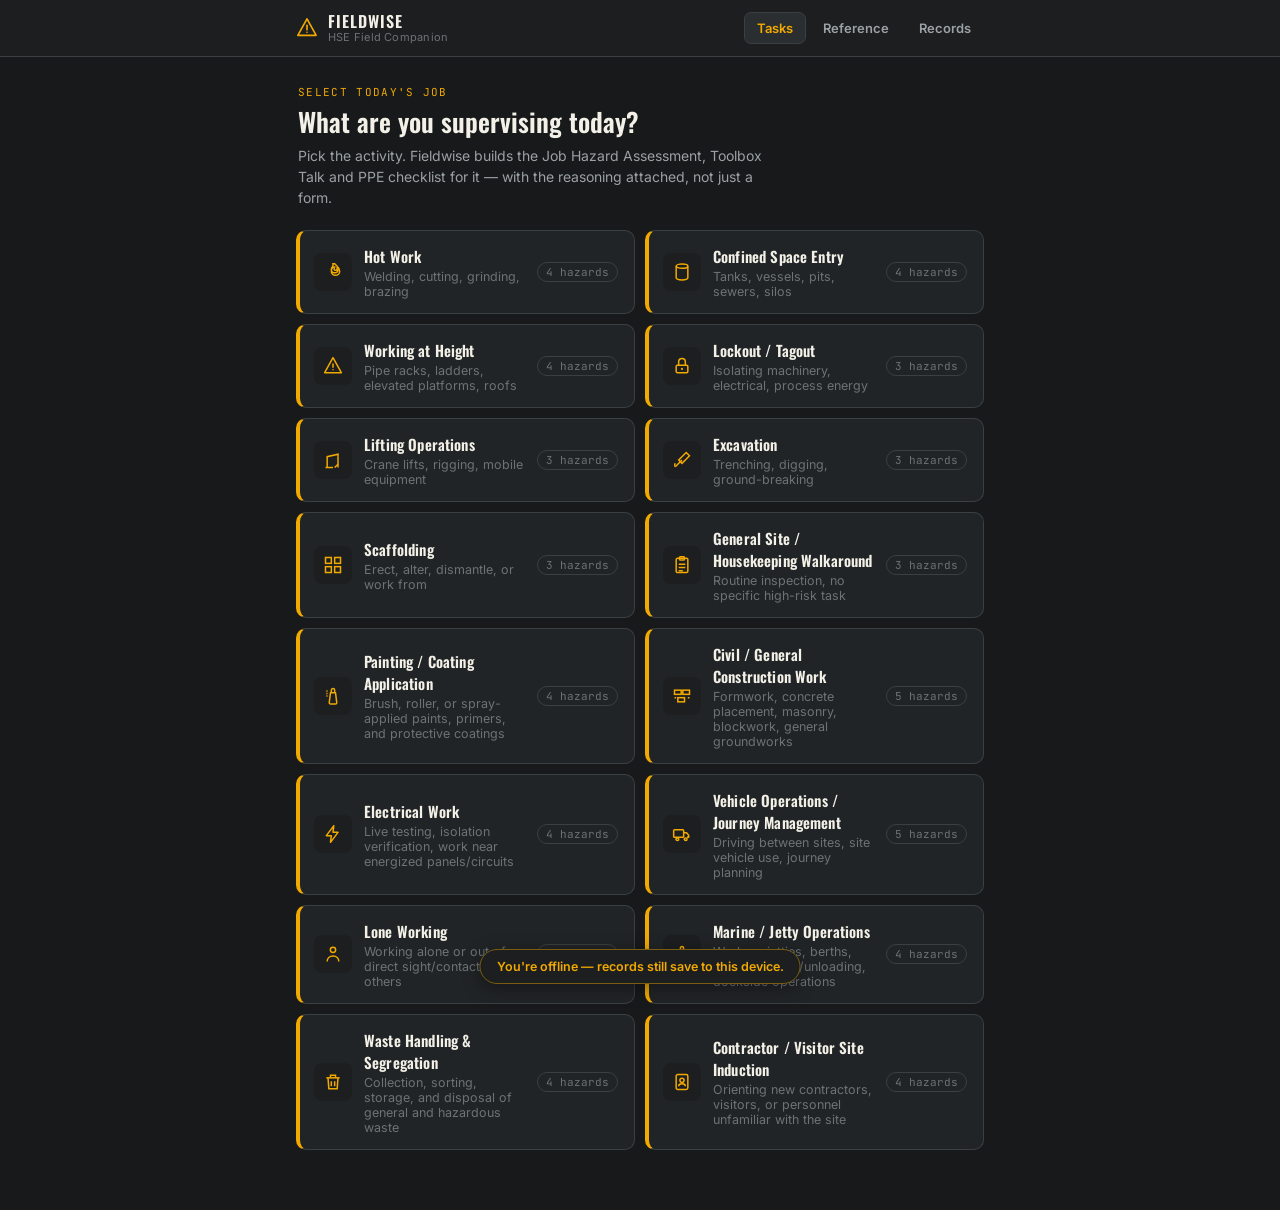
==== index.html @ 9a8a2beb "add incident reporting, signature capture, and search" ====
<!DOCTYPE html>
<html lang="en">
<head>
<meta charset="UTF-8" />
<meta name="viewport" content="width=device-width, initial-scale=1, viewport-fit=cover" />
<meta name="theme-color" content="#1C1E1F" />
<title>Fieldwise HSE</title>
<meta name="description" content="Task-based JHA, toolbox talk and PPE generator for plant HSE officers in Trinidad & Tobago." />
<link rel="manifest" href="manifest.json" />
<link rel="icon" href="icons/icon-192.png" />
<link rel="apple-touch-icon" href="icons/icon-192.png" />
<link rel="preconnect" href="https://fonts.googleapis.com" />
<link rel="preconnect" href="https://fonts.gstatic.com" crossorigin />
<link href="https://fonts.googleapis.com/css2?family=Oswald:wght@500;600;700&family=Inter:wght@400;500;600;700&family=JetBrains+Mono:wght@500;700&display=swap" rel="stylesheet" />
<link rel="stylesheet" href="styles.css" />
</head>
<body>

<div id="app">

  <!-- ===== Top bar ===== -->
  <header class="topbar">
    <div class="topbar-inner">
      <div class="brand">
        <span class="brand-mark" aria-hidden="true">
          <svg viewBox="0 0 24 24" width="22" height="22"><path d="M12 2L2 20h20L12 2z" fill="none" stroke="currentColor" stroke-width="1.8" stroke-linejoin="round"/><path d="M12 9v5" stroke="currentColor" stroke-width="1.8" stroke-linecap="round"/><circle cx="12" cy="16.6" r="0.9" fill="currentColor"/></svg>
        </span>
        <div class="brand-text">
          <span class="brand-name">FIELDWISE</span>
          <span class="brand-sub">HSE Field Companion</span>
        </div>
      </div>
      <nav class="topnav">
        <button class="navbtn" data-view="home" aria-current="page">Tasks</button>
        <button class="navbtn" data-view="reference">Reference</button>
        <button class="navbtn" data-view="records">Records</button>
      </nav>
    </div>
  </header>

  <main id="main">

    <!-- ===== HOME / TASK PICKER VIEW ===== -->
    <section id="view-home" class="view active">
      <div class="hero">
        <p class="eyebrow">Select today's job</p>
        <h1>What are you supervising today?</h1>
        <p class="hero-sub">Pick the activity. Fieldwise builds the Job Hazard Assessment, Toolbox Talk and PPE checklist for it — with the reasoning attached, not just a form.</p>
      </div>

      <div class="task-grid" id="taskGrid"></div>
    </section>

    <!-- ===== TASK DETAIL / GENERATED RECORD VIEW ===== -->
    <section id="view-task" class="view">
      <button class="backlink" id="backToHome">&larr; All tasks</button>

      <div class="print-header" id="printHeader"><!-- filled by JS, print-only --></div>

      <div class="ticket-head" id="ticketHead">
        <!-- filled by JS -->
      </div>

      <div class="tabs" id="tabs">
        <button class="tab active" data-tab="jha">JHA / Risk Assessment</button>
        <button class="tab" data-tab="toolbox">Toolbox Talk</button>
        <button class="tab" data-tab="ppe">PPE &amp; Permits</button>
        <button class="tab" data-tab="signoff">Crew Sign-Off</button>
      </div>

      <div class="tabpanel active" id="panel-jha"></div>
      <div class="tabpanel" id="panel-toolbox"></div>
      <div class="tabpanel" id="panel-ppe"></div>
      <div class="tabpanel" id="panel-signoff"></div>

      <div class="record-meta">
        <label class="field">
          <span>Site / Location</span>
          <input type="text" id="fieldSite" placeholder="e.g. Point Lisas — Tank Farm 3" />
        </label>
        <label class="field">
          <span>Supervisor / Crew lead</span>
          <input type="text" id="fieldSupervisor" placeholder="Name" />
        </label>
        <label class="field">
          <span>Date</span>
          <input type="date" id="fieldDate" />
        </label>
      </div>

      <div class="action-row">
        <button class="btn-primary" id="saveRecordBtn">Save as field record</button>
        <button class="btn-secondary" id="exportPdfBtn">Export / Print PDF</button>
      </div>
      <p class="save-hint" id="saveHint" aria-live="polite"></p>
    </section>

    <!-- ===== SAVED RECORDS VIEW ===== -->
    <section id="view-records" class="view">
      <div class="hero hero-compact">
        <p class="eyebrow">Saved on this device</p>
        <h1>Records</h1>
      </div>

      <div class="tabs" id="recordsSubTabs">
        <button class="tab active" data-recordstab="field">Field Records</button>
        <button class="tab" data-recordstab="incidents">Incidents / Near-Miss</button>
      </div>

      <div class="tabpanel active" id="recordspanel-field">
        <input type="search" class="search-input" id="recordsSearch" placeholder="Search by task, site, or supervisor..." />
        <div id="recordsList" class="records-list"></div>
        <p class="empty-state" id="recordsEmpty">No records saved yet. Generate a task card and tap "Save as field record."</p>
      </div>

      <div class="tabpanel" id="recordspanel-incidents">
        <button class="btn-primary" id="newIncidentBtn" type="button">+ Report Incident / Near-Miss</button>
        <input type="search" class="search-input" id="incidentsSearch" placeholder="Search by site, type, or description..." />
        <div id="incidentsList" class="records-list"></div>
        <p class="empty-state" id="incidentsEmpty">No incident or near-miss reports yet. This is separate from your task JHAs — use it any time, whether or not the event maps to one of the 16 tasks.</p>
      </div>
    </section>

    <!-- ===== INCIDENT / NEAR-MISS REPORT FORM ===== -->
    <section id="view-incident" class="view">
      <button class="backlink" id="backToRecordsFromIncident">&larr; Records</button>

      <div class="print-header" id="incidentPrintHeader"><!-- filled by JS, print-only --></div>

      <div class="ticket-head" id="incidentTicketHead">
        <p class="ticket-eyebrow">Incident / Near-Miss Report</p>
        <h2 class="ticket-title">What happened?</h2>
        <div class="type-picker" id="incidentTypePicker">
          <button type="button" class="type-btn active" data-itype="Near-Miss">Near-Miss</button>
          <button type="button" class="type-btn" data-itype="Incident">Incident</button>
          <button type="button" class="type-btn" data-itype="Hazard Observation">Hazard Observation</button>
        </div>
      </div>

      <div class="record-meta">
        <label class="field">
          <span>Site / Location</span>
          <input type="text" id="incSite" placeholder="e.g. Point Lisas — Tank Farm 3" />
        </label>
        <label class="field">
          <span>Date</span>
          <input type="date" id="incDate" />
        </label>
        <label class="field">
          <span>Time</span>
          <input type="time" id="incTime" />
        </label>
        <label class="field">
          <span>Reported by</span>
          <input type="text" id="incReportedBy" placeholder="Name" />
        </label>
      </div>

      <div class="ref-card">
        <p class="ref-card-title">Description</p>
        <label class="field">
          <span>What happened — sequence of events</span>
          <textarea id="incDescription" rows="4" placeholder="Describe what happened, in order"></textarea>
        </label>
        <label class="field">
          <span>Immediate cause (if known)</span>
          <textarea id="incCause" rows="2" placeholder="What directly led to this — optional at this stage"></textarea>
        </label>
        <label class="field">
          <span>Immediate actions taken</span>
          <textarea id="incActions" rows="2" placeholder="What was done right away"></textarea>
        </label>
      </div>

      <div class="ref-card">
        <p class="ref-card-title">Injury &amp; Environmental Impact</p>
        <div class="yn-row">
          <span class="yn-label">Was anyone injured?</span>
          <div class="yn-toggle" id="incInjuryToggle">
            <button type="button" class="yn-btn" data-yn="yes">Yes</button>
            <button type="button" class="yn-btn active" data-yn="no">No</button>
          </div>
        </div>
        <textarea id="incInjuryDetails" rows="2" placeholder="Injury details, if yes" style="display:none"></textarea>

        <div class="yn-row">
          <span class="yn-label">Environmental release (spill, discharge, emission)?</span>
          <div class="yn-toggle" id="incEnvToggle">
            <button type="button" class="yn-btn" data-yn="yes">Yes</button>
            <button type="button" class="yn-btn active" data-yn="no">No</button>
          </div>
        </div>
        <textarea id="incEnvDetails" rows="2" placeholder="Release details, if yes — see the Environmental (EMA) reference for notification duties" style="display:none"></textarea>
      </div>

      <div class="ref-card">
        <p class="ref-card-title">Witness / Crew Sign-Off</p>
        <p class="ref-card-desc">Anyone present or who witnessed the event can sign below to confirm this account.</p>
        <div id="incidentSignoffPanel"></div>
      </div>

      <div class="action-row">
        <button class="btn-primary" id="saveIncidentBtn">Save report</button>
        <button class="btn-secondary" id="exportIncidentPdfBtn">Export / Print PDF</button>
      </div>
      <p class="save-hint" id="incidentSaveHint" aria-live="polite"></p>
    </section>

    <!-- ===== REFERENCE VIEW ===== -->
    <section id="view-reference" class="view">
      <div class="hero hero-compact">
        <p class="eyebrow">Know before you go</p>
        <h1>Reference Library</h1>
        <p class="hero-sub">PPE guide, tool/equipment classification, and your OSH Act Ch. 88:08 duties — for quick lookup on site, no signal needed.</p>
      </div>

      <div class="tabs" id="refTabs">
        <button class="tab active" data-reftab="ppe">PPE Guide</button>
        <button class="tab" data-reftab="tools">Tools &amp; Equipment</button>
        <button class="tab" data-reftab="act">OSH Act (T&amp;T)</button>
        <button class="tab" data-reftab="chemicals">Chemicals</button>
        <button class="tab" data-reftab="ema">Environmental (EMA)</button>
        <button class="tab" data-reftab="weather">Weather &amp; Heat</button>
        <button class="tab" data-reftab="incident">Incident Investigation</button>
      </div>

      <div class="tabpanel active" id="refpanel-ppe"></div>
      <div class="tabpanel" id="refpanel-tools"></div>
      <div class="tabpanel" id="refpanel-act"></div>
      <div class="tabpanel" id="refpanel-chemicals"></div>
      <div class="tabpanel" id="refpanel-ema"></div>
      <div class="tabpanel" id="refpanel-weather"></div>
      <div class="tabpanel" id="refpanel-incident"></div>
    </section>

  </main>

  <div class="offline-banner" id="offlineBanner">You're offline — records still save to this device.</div>
</div>

<script src="data.js"></script>
<script src="app.js"></script>
</body>
</html>
---- styles.css ----
/* ==========================================================
   DESIGN TOKENS
   ========================================================== */
:root {
  --bg: #17191A;
  --panel: #212426;
  --panel-raised: #2A2E30;
  --line: #3A3F42;
  --amber: #F2A900;
  --amber-dim: #7A5C10;
  --teal: #3E8C9A;
  --paper: #F3F0E7;
  --paper-dim: #C9C4B4;
  --ink: #1C1E1F;
  --danger: #D1453B;
  --ok: #4C9A6A;
  --text: #ECE9E1;
  --text-mute: #9BA1A4;
  --text-faint: #6C7275;

  --font-display: "Oswald", "Arial Narrow", sans-serif;
  --font-body: "Inter", -apple-system, "Segoe UI", sans-serif;
  --font-mono: "JetBrains Mono", "SFMono-Regular", monospace;

  --radius: 10px;
}

* { box-sizing: border-box; }
html, body { margin: 0; padding: 0; }

body {
  background: var(--bg);
  color: var(--text);
  font-family: var(--font-body);
  -webkit-tap-highlight-color: transparent;
  overscroll-behavior-y: contain;
}

button { font-family: inherit; }

:focus-visible {
  outline: 2px solid var(--amber);
  outline-offset: 2px;
}

@media (prefers-reduced-motion: reduce) {
  * { animation: none !important; transition: none !important; }
}

/* ==========================================================
   TOP BAR
   ========================================================== */
.topbar {
  position: sticky;
  top: 0;
  z-index: 20;
  background: var(--ink);
  border-bottom: 1px solid var(--line);
  padding-top: env(safe-area-inset-top);
}

.topbar-inner {
  max-width: 720px;
  margin: 0 auto;
  display: flex;
  align-items: center;
  justify-content: space-between;
  padding: 12px 16px;
}

.brand { display: flex; align-items: center; gap: 10px; }
.brand-mark { color: var(--amber); display: flex; }
.brand-text { display: flex; flex-direction: column; line-height: 1.15; }
.brand-name {
  font-family: var(--font-display);
  font-weight: 600;
  letter-spacing: 0.06em;
  font-size: 16px;
  color: var(--paper);
}
.brand-sub {
  font-size: 11px;
  color: var(--text-faint);
  letter-spacing: 0.02em;
}

.topnav { display: flex; gap: 4px; }
.navbtn {
  background: transparent;
  border: 1px solid transparent;
  color: var(--text-mute);
  font-size: 13px;
  font-weight: 600;
  padding: 7px 12px;
  border-radius: 7px;
  cursor: pointer;
}
.navbtn[aria-current="page"] {
  background: var(--panel-raised);
  color: var(--amber);
  border-color: var(--line);
}

/* ==========================================================
   LAYOUT / VIEWS
   ========================================================== */
#main {
  max-width: 720px;
  margin: 0 auto;
  padding: 20px 16px 60px;
}

.view { display: none; }
.view.active { display: block; animation: fadeIn 0.18s ease; }
@keyframes fadeIn { from { opacity: 0; } to { opacity: 1; } }

.hero { padding: 8px 2px 22px; }
.hero-compact { padding-bottom: 14px; }

.eyebrow {
  font-family: var(--font-mono);
  font-size: 11px;
  letter-spacing: 0.12em;
  text-transform: uppercase;
  color: var(--amber);
  margin: 0 0 8px;
}

.hero h1 {
  font-family: var(--font-display);
  font-weight: 600;
  font-size: 26px;
  line-height: 1.15;
  margin: 0 0 8px;
  color: var(--paper);
}

.hero-sub {
  font-size: 14px;
  line-height: 1.5;
  color: var(--text-mute);
  margin: 0;
  max-width: 52ch;
}

/* ==========================================================
   TASK GRID (home)
   ========================================================== */
.task-grid {
  display: grid;
  grid-template-columns: 1fr;
  gap: 10px;
}

@media (min-width: 520px) {
  .task-grid { grid-template-columns: 1fr 1fr; }
}

.task-card {
  position: relative;
  text-align: left;
  background: var(--panel);
  border: 1px solid var(--line);
  border-left: 4px solid var(--amber);
  border-radius: var(--radius);
  padding: 14px 16px 14px 14px;
  cursor: pointer;
  display: flex;
  align-items: center;
  gap: 12px;
  transition: transform 0.12s ease, border-color 0.12s ease, background 0.12s ease;
}
.task-card:hover, .task-card:active {
  background: var(--panel-raised);
  transform: translateY(-1px);
}

.task-icon {
  flex: none;
  width: 38px;
  height: 38px;
  border-radius: 8px;
  background: var(--ink);
  display: flex;
  align-items: center;
  justify-content: center;
  color: var(--amber);
}
.task-icon svg { width: 20px; height: 20px; }

.task-card-title {
  font-family: var(--font-display);
  font-weight: 600;
  font-size: 15px;
  letter-spacing: 0.01em;
  color: var(--paper);
  margin: 0 0 2px;
}
.task-card-sub {
  font-size: 12.5px;
  color: var(--text-faint);
  margin: 0;
}

.task-card-count {
  margin-left: auto;
  font-family: var(--font-mono);
  font-size: 11px;
  color: var(--text-faint);
  border: 1px solid var(--line);
  border-radius: 20px;
  padding: 2px 8px;
  flex: none;
}

/* ==========================================================
   TASK DETAIL — "permit ticket" header
   ========================================================== */
.backlink {
  background: none;
  border: none;
  color: var(--text-mute);
  font-size: 13px;
  font-weight: 600;
  padding: 6px 0 16px;
  cursor: pointer;
}
.backlink:hover { color: var(--amber); }

.ticket-head {
  position: relative;
  background: var(--panel);
  border: 1px solid var(--line);
  border-radius: var(--radius);
  padding: 18px 18px 16px;
  margin-bottom: 18px;
  overflow: hidden;
}
.ticket-head::before {
  content: "";
  position: absolute;
  left: 0; top: 0; bottom: 0;
  width: 6px;
  background: repeating-linear-gradient(
    to bottom, var(--amber) 0 8px, transparent 8px 16px
  );
}
.ticket-eyebrow {
  font-family: var(--font-mono);
  font-size: 10.5px;
  letter-spacing: 0.1em;
  text-transform: uppercase;
  color: var(--text-faint);
  margin: 0 0 6px 10px;
}
.ticket-title {
  font-family: var(--font-display);
  font-size: 22px;
  font-weight: 600;
  color: var(--paper);
  margin: 0 0 4px 10px;
}
.ticket-sub {
  font-size: 13px;
  color: var(--text-mute);
  margin: 0 0 12px 10px;
}
.ticket-permits {
  margin: 0 0 0 10px;
  display: flex;
  flex-wrap: wrap;
  gap: 6px;
}
.permit-chip {
  font-family: var(--font-mono);
  font-size: 11px;
  color: var(--ink);
  background: var(--amber);
  padding: 3px 9px;
  border-radius: 20px;
  font-weight: 700;
  letter-spacing: 0.01em;
}
.permit-chip.none {
  background: transparent;
  border: 1px dashed var(--line);
  color: var(--text-faint);
  font-weight: 500;
}

/* ==========================================================
   TABS
   ========================================================== */
.tabs {
  display: flex;
  gap: 4px;
  border-bottom: 1px solid var(--line);
  margin-bottom: 18px;
  overflow-x: auto;
}
.tab {
  background: none;
  border: none;
  border-bottom: 2px solid transparent;
  color: var(--text-faint);
  font-weight: 600;
  font-size: 13px;
  padding: 10px 4px;
  margin-right: 18px;
  cursor: pointer;
  white-space: nowrap;
}
.tab.active { color: var(--amber); border-bottom-color: var(--amber); }

.tabpanel { display: none; }
.tabpanel.active { display: block; animation: fadeIn 0.15s ease; }

/* ==========================================================
   HAZARD CARDS (JHA)
   ========================================================== */
.hazard-card {
  background: var(--panel);
  border: 1px solid var(--line);
  border-radius: var(--radius);
  padding: 14px 16px;
  margin-bottom: 12px;
}
.hazard-top {
  display: flex;
  align-items: flex-start;
  justify-content: space-between;
  gap: 10px;
  margin-bottom: 8px;
}
.hazard-title {
  font-weight: 700;
  font-size: 14.5px;
  color: var(--paper);
  line-height: 1.35;
}
.risk-badge {
  flex: none;
  font-family: var(--font-mono);
  font-size: 11px;
  font-weight: 700;
  padding: 3px 8px;
  border-radius: 6px;
  white-space: nowrap;
}
.risk-high { background: rgba(209,69,59,0.18); color: #F0847C; border: 1px solid rgba(209,69,59,0.4); }
.risk-med  { background: rgba(242,169,0,0.15); color: var(--amber); border: 1px solid rgba(242,169,0,0.4); }
.risk-low  { background: rgba(76,154,106,0.16); color: #7FCB9A; border: 1px solid rgba(76,154,106,0.4); }

.hazard-scores {
  display: flex;
  gap: 14px;
  font-size: 11.5px;
  color: var(--text-faint);
  margin-bottom: 10px;
  font-family: var(--font-mono);
}
.hazard-scores b { color: var(--text-mute); font-weight: 600; }

.control-list {
  margin: 0 0 10px;
  padding-left: 18px;
  font-size: 13.5px;
  line-height: 1.55;
  color: var(--text);
}
.control-list li { margin-bottom: 4px; }

.why-box {
  display: flex;
  gap: 8px;
  background: var(--ink);
  border: 1px solid var(--line);
  border-radius: 7px;
  padding: 9px 11px;
  font-size: 12px;
  line-height: 1.5;
  color: var(--text-mute);
}
.why-box svg { flex: none; width: 15px; height: 15px; margin-top: 1px; color: var(--teal); }

/* ==========================================================
   REFERENCE LIBRARY (PPE / Tools / OSH Act)
   ========================================================== */
.ref-card {
  background: var(--panel);
  border: 1px solid var(--line);
  border-radius: var(--radius);
  padding: 14px 16px;
  margin-bottom: 12px;
}
.ref-card-top {
  display: flex;
  align-items: flex-start;
  justify-content: space-between;
  gap: 10px;
  margin-bottom: 6px;
}
.ref-card-title {
  font-weight: 700;
  font-size: 14.5px;
  color: var(--paper);
  line-height: 1.35;
  margin: 0 0 6px;
}
.ref-card-top .ref-card-title { margin: 0; }
.ref-card-desc {
  font-size: 13.5px;
  line-height: 1.55;
  color: var(--text);
  margin: 0 0 8px;
}
.ref-card-when {
  font-size: 12.5px;
  line-height: 1.5;
  color: var(--text-mute);
  margin: 0 0 4px;
}
.ref-card-when b { color: var(--text); font-weight: 600; }
.ref-card-act {
  display: flex;
  gap: 8px;
  background: var(--ink);
  border: 1px solid var(--line);
  border-radius: 7px;
  padding: 9px 11px;
  font-size: 12px;
  line-height: 1.5;
  color: var(--text-mute);
  margin-top: 8px;
}
.ref-card-act svg { flex: none; width: 15px; height: 15px; margin-top: 1px; color: var(--teal); }

.class-badge {
  flex: none;
  font-family: var(--font-mono);
  font-size: 11px;
  font-weight: 700;
  padding: 3px 8px;
  border-radius: 6px;
  white-space: nowrap;
}
.class-hot  { background: rgba(209,69,59,0.18); color: #F0847C; border: 1px solid rgba(209,69,59,0.4); }
.class-cold { background: rgba(58,122,168,0.18); color: #8CC0E6; border: 1px solid rgba(58,122,168,0.4); }

.act-badge {
  flex: none;
  font-family: var(--font-mono);
  font-size: 11px;
  font-weight: 700;
  padding: 3px 8px;
  border-radius: 6px;
  white-space: nowrap;
  background: rgba(242,169,0,0.12);
  color: var(--amber);
  border: 1px solid rgba(242,169,0,0.35);
}

.ref-footnote {
  font-size: 11.5px;
  line-height: 1.5;
  color: var(--text-faint);
  margin: 16px 0 4px;
  padding-top: 12px;
  border-top: 1px solid var(--line);
}

/* ==========================================================
   TOOLBOX TALK / CHECKLISTS
   ========================================================== */
.check-list { list-style: none; margin: 0; padding: 0; }
.check-item {
  display: flex;
  align-items: flex-start;
  gap: 10px;
  padding: 11px 4px;
  border-bottom: 1px solid var(--line);
  font-size: 14px;
  line-height: 1.45;
}
.check-item:last-child { border-bottom: none; }
.check-box {
  flex: none;
  width: 20px;
  height: 20px;
  border-radius: 5px;
  border: 1.5px solid var(--line);
  margin-top: 1px;
  cursor: pointer;
  background: var(--panel);
}
.check-box.checked {
  background: var(--amber);
  border-color: var(--amber);
  position: relative;
}
.check-box.checked::after {
  content: "";
  position: absolute;
  left: 6px; top: 2px;
  width: 5px; height: 10px;
  border: solid var(--ink);
  border-width: 0 2px 2px 0;
  transform: rotate(40deg);
}
.check-item.done .check-label { color: var(--text-faint); text-decoration: line-through; }

.section-label {
  font-family: var(--font-mono);
  font-size: 11px;
  letter-spacing: 0.08em;
  text-transform: uppercase;
  color: var(--text-faint);
  margin: 4px 0 8px;
}

/* ==========================================================
   RECORD META / FORM FIELDS
   ========================================================== */
.record-meta {
  display: grid;
  grid-template-columns: 1fr;
  gap: 10px;
  margin: 22px 0 14px;
  padding-top: 18px;
  border-top: 1px solid var(--line);
}
@media (min-width: 560px) {
  .record-meta { grid-template-columns: 1fr 1fr 140px; }
}
.field { display: flex; flex-direction: column; gap: 5px; }
.field span {
  font-size: 11.5px;
  color: var(--text-faint);
  font-weight: 600;
  letter-spacing: 0.02em;
}
.field input {
  background: var(--panel);
  border: 1px solid var(--line);
  color: var(--text);
  border-radius: 7px;
  padding: 10px 11px;
  font-size: 14px;
  font-family: var(--font-body);
}
.field input:focus { border-color: var(--amber); }

.btn-primary {
  width: 100%;
  background: var(--amber);
  color: var(--ink);
  border: none;
  border-radius: 8px;
  padding: 14px;
  font-weight: 700;
  font-size: 14.5px;
  letter-spacing: 0.01em;
  cursor: pointer;
  margin-top: 4px;
}
.btn-primary:active { transform: translateY(1px); }

.action-row {
  display: flex;
  gap: 10px;
  margin-top: 4px;
}
.action-row .btn-primary { margin-top: 0; }

.btn-secondary {
  width: 100%;
  background: transparent;
  color: var(--teal);
  border: 1px solid var(--teal);
  border-radius: 8px;
  padding: 14px;
  font-weight: 700;
  font-size: 14.5px;
  letter-spacing: 0.01em;
  cursor: pointer;
}
.btn-secondary:active { transform: translateY(1px); }

.save-hint {
  text-align: center;
  font-size: 12.5px;
  color: var(--ok);
  min-height: 18px;
  margin: 8px 0 0;
}

.print-header { display: none; }

/* ==========================================================
   PRINT / PDF EXPORT
   Browser "Save as PDF" is the export mechanism — no library,
   no server, works offline. This stylesheet swaps the dark
   on-screen theme for a plain light document for paper/PDF,
   and forces all three tab panels (JHA/Toolbox/PPE) to print
   together regardless of which tab is active on screen.
   ========================================================== */
@media print {
  * { -webkit-print-color-adjust: exact; print-color-adjust: exact; }

  body { background: #fff !important; color: #17191A !important; }

  .topbar, .backlink, .tabs, .offline-banner,
  .navbtn, .record-meta, .action-row, .save-hint,
  .task-grid, .hero { display: none !important; }

  #main { max-width: 100%; padding: 0; margin: 0; }

  .print-header {
    display: block !important;
    padding: 0 0 14px;
    margin-bottom: 16px;
    border-bottom: 2px solid #17191A;
  }
  .print-header .ph-app {
    font-family: var(--font-mono);
    font-size: 11px;
    letter-spacing: 0.1em;
    text-transform: uppercase;
    color: #555;
    margin: 0 0 4px;
  }
  .print-header h1 {
    font-family: var(--font-display);
    font-size: 22px;
    margin: 0 0 8px;
    color: #17191A;
  }
  .print-header .ph-meta {
    display: flex;
    flex-wrap: wrap;
    gap: 4px 22px;
    font-size: 12.5px;
    color: #333;
  }
  .print-header .ph-meta b { color: #17191A; }
  .print-header .ph-permits {
    margin-top: 8px;
    font-size: 12px;
    color: #333;
  }

  .ticket-head {
    background: #fff !important;
    border: 1px solid #999 !important;
    break-inside: avoid;
  }
  .ticket-head::before { display: none !important; }
  .ticket-eyebrow, .ticket-sub { color: #444 !important; }
  .ticket-title { color: #17191A !important; }
  .permit-chip {
    background: #eee !important;
    color: #17191A !important;
    border: 1px solid #999;
  }

  .tabpanel { display: block !important; margin-bottom: 22px; }
  .tabpanel::before {
    content: attr(data-print-label);
    display: block;
    font-family: var(--font-mono);
    font-size: 12px;
    letter-spacing: 0.08em;
    text-transform: uppercase;
    color: #555;
    margin: 0 0 10px;
    padding-top: 6px;
    border-top: 1px solid #ccc;
  }
  #panel-jha::before { content: "Job Hazard Assessment / Risk Assessment"; border-top: none; padding-top: 0; }
  #panel-toolbox::before { content: "Toolbox Talk"; }
  #panel-ppe::before { content: "PPE & Permits"; }

  .hazard-card {
    background: #fff !important;
    border: 1px solid #bbb !important;
    break-inside: avoid;
    page-break-inside: avoid;
  }
  .hazard-title { color: #17191A !important; }
  .hazard-scores, .hazard-scores b { color: #333 !important; }
  .control-list { color: #17191A !important; }
  .risk-badge {
    border: 1.5px solid #17191A !important;
    background: #fff !important;
    color: #17191A !important;
  }
  .why-box {
    background: #f4f4f2 !important;
    border: 1px solid #ccc !important;
    color: #333 !important;
  }
  .why-box svg { color: #555 !important; }

  .section-label { color: #444 !important; }
  .check-item { border-bottom: 1px solid #ddd !important; break-inside: avoid; }
  .check-label { color: #17191A !important; }
  .check-item.done .check-label { color: #666 !important; }
  .check-box {
    background: #fff !important;
    border: 1.5px solid #666 !important;
  }
  .check-box.checked {
    background: #17191A !important;
    border-color: #17191A !important;
  }
  .check-box.checked::after { border-color: #fff !important; }
}

/* ==========================================================
   RECORDS LIST
   ========================================================== */
.records-list { display: flex; flex-direction: column; gap: 10px; }
.record-card {
  background: var(--panel);
  border: 1px solid var(--line);
  border-left: 4px solid var(--teal);
  border-radius: var(--radius);
  padding: 13px 15px;
  cursor: pointer;
}
.record-card-top {
  display: flex;
  justify-content: space-between;
  gap: 10px;
  margin-bottom: 3px;
}
.record-card-title {
  font-family: var(--font-display);
  font-weight: 600;
  font-size: 15px;
  color: var(--paper);
}
.record-card-date {
  font-family: var(--font-mono);
  font-size: 11px;
  color: var(--text-faint);
  flex: none;
}
.record-card-meta {
  font-size: 12.5px;
  color: var(--text-mute);
}
.record-card-actions {
  margin-top: 10px;
  display: flex;
  gap: 8px;
}
.mini-btn {
  background: var(--ink);
  border: 1px solid var(--line);
  color: var(--text-mute);
  font-size: 11.5px;
  font-weight: 600;
  padding: 6px 10px;
  border-radius: 6px;
  cursor: pointer;
}
.mini-btn:hover { color: var(--amber); border-color: var(--amber-dim); }
.mini-btn.danger:hover { color: var(--danger); border-color: var(--danger); }

.empty-state {
  text-align: center;
  color: var(--text-faint);
  font-size: 13.5px;
  padding: 40px 20px;
  display: none;
}

/* ==========================================================
   OFFLINE BANNER
   ========================================================== */
.offline-banner {
  position: fixed;
  left: 50%;
  bottom: 16px;
  transform: translateX(-50%) translateY(100px);
  background: var(--ink);
  border: 1px solid var(--amber-dim);
  color: var(--amber);
  font-size: 12.5px;
  font-weight: 600;
  padding: 9px 16px;
  border-radius: 30px;
  z-index: 50;
  transition: transform 0.25s ease;
  box-shadow: 0 4px 18px rgba(0,0,0,0.4);
}
.offline-banner.show { transform: translateX(-50%) translateY(0); }

/* ==========================================================
   SEARCH INPUT (records & incidents)
   ========================================================== */
.search-input {
  width: 100%;
  background: var(--panel);
  border: 1px solid var(--line);
  border-radius: 9px;
  padding: 11px 14px;
  color: var(--paper);
  font-family: var(--font-body);
  font-size: 14px;
  margin: 4px 0 16px;
}
.search-input::placeholder { color: var(--text-faint); }
.search-input:focus { outline: none; border-color: var(--teal); }

/* ==========================================================
   INCIDENT TYPE PICKER
   ========================================================== */
.type-picker {
  display: flex;
  gap: 8px;
  flex-wrap: wrap;
  margin-top: 12px;
}
.type-btn {
  background: var(--ink);
  border: 1px solid var(--line);
  color: var(--text-mute);
  font-family: var(--font-mono);
  font-size: 11.5px;
  font-weight: 700;
  letter-spacing: 0.03em;
  padding: 8px 12px;
  border-radius: 7px;
  cursor: pointer;
}
.type-btn.active {
  background: rgba(242,169,0,0.14);
  border-color: var(--amber-dim);
  color: var(--amber);
}

/* ==========================================================
   YES/NO TOGGLE (injury / environmental release)
   ========================================================== */
.yn-row {
  display: flex;
  align-items: center;
  justify-content: space-between;
  gap: 12px;
  margin: 14px 0 6px;
}
.yn-label { font-size: 13.5px; color: var(--text); line-height: 1.4; }
.yn-toggle { display: flex; flex: none; border: 1px solid var(--line); border-radius: 8px; overflow: hidden; }
.yn-btn {
  background: var(--ink);
  border: none;
  color: var(--text-mute);
  font-size: 12.5px;
  font-weight: 700;
  padding: 8px 16px;
  cursor: pointer;
}
.yn-btn + .yn-btn { border-left: 1px solid var(--line); }
.yn-btn.active { background: rgba(209,69,59,0.18); color: #F0847C; }
.yn-toggle:has(.yn-btn[data-yn="no"].active) .yn-btn[data-yn="no"] { background: rgba(58,122,168,0.18); color: #8CC0E6; }

.ref-card textarea {
  width: 100%;
  background: var(--ink);
  border: 1px solid var(--line);
  border-radius: 8px;
  padding: 10px 12px;
  color: var(--paper);
  font-family: var(--font-body);
  font-size: 13.5px;
  line-height: 1.5;
  resize: vertical;
  margin-top: 4px;
}
.ref-card textarea::placeholder { color: var(--text-faint); }
.ref-card textarea:focus { outline: none; border-color: var(--teal); }
.ref-card .field { display: block; margin-bottom: 12px; }
.ref-card .field:last-child { margin-bottom: 0; }
.ref-card .field span {
  display: block;
  font-size: 12px;
  color: var(--text-mute);
  margin-bottom: 5px;
  font-weight: 600;
}

/* ==========================================================
   SIGNATURE CAPTURE
   ========================================================== */
.signoff-row {
  border: 1px solid var(--line);
  border-radius: 10px;
  padding: 12px;
  margin-bottom: 12px;
  background: var(--ink);
}
.signoff-name {
  width: 100%;
  background: var(--panel);
  border: 1px solid var(--line);
  border-radius: 7px;
  padding: 9px 11px;
  color: var(--paper);
  font-size: 13.5px;
  margin-bottom: 8px;
}
.signoff-name::placeholder { color: var(--text-faint); }
.sig-wrap { display: flex; flex-direction: column; gap: 6px; }
.sig-pad {
  width: 100%;
  height: 120px;
  display: block;
  background: #fff;
  border-radius: 7px;
  border: 1px solid var(--line);
  touch-action: none;
  cursor: crosshair;
}
.sig-actions { display: flex; gap: 10px; }
.sig-actions button {
  background: none;
  border: none;
  color: var(--text-mute);
  font-size: 12px;
  font-weight: 600;
  padding: 4px 0;
  cursor: pointer;
}
.sig-actions .sig-clear { color: var(--teal); }
.sig-actions .sig-remove { color: #F0847C; margin-left: auto; }

#addSignoffBtn { margin-top: 4px; }

/* ==========================================================
   PRINT — Incident report & Crew Sign-Off additions
   ========================================================== */
@media print {
  .type-picker, .yn-toggle, .signoff-add-btn,
  .sig-actions, #newIncidentBtn, #incidentsSearch,
  #recordsSubTabs, #incidentTicketHead,
  #view-incident .ref-card { display: none !important; }

  .signoff-row {
    background: #fff !important;
    border: 1px solid #bbb !important;
    break-inside: avoid;
  }
  .signoff-name {
    background: #fff !important;
    border: 1px solid #999 !important;
    color: #17191A !important;
  }
  .sig-pad { border: 1px solid #999 !important; }

  #panel-signoff::before { content: "Crew Sign-Off"; }

  .print-header .ph-section {
    margin-top: 14px;
    padding-top: 10px;
    border-top: 1px solid #ddd;
  }
  .print-header .ph-section-title {
    font-family: var(--font-mono);
    font-size: 11px;
    letter-spacing: 0.08em;
    text-transform: uppercase;
    color: #555;
    margin: 0 0 6px;
  }
  .print-header .ph-sig-row {
    display: inline-block;
    margin: 8px 14px 0 0;
    text-align: center;
  }
  .print-header .ph-sig-row img {
    display: block;
    width: 160px;
    border: 1px solid #ccc;
    border-radius: 4px;
  }
  .print-header .ph-sig-name {
    font-size: 11.5px;
    color: #333;
    margin-top: 3px;
  }
}
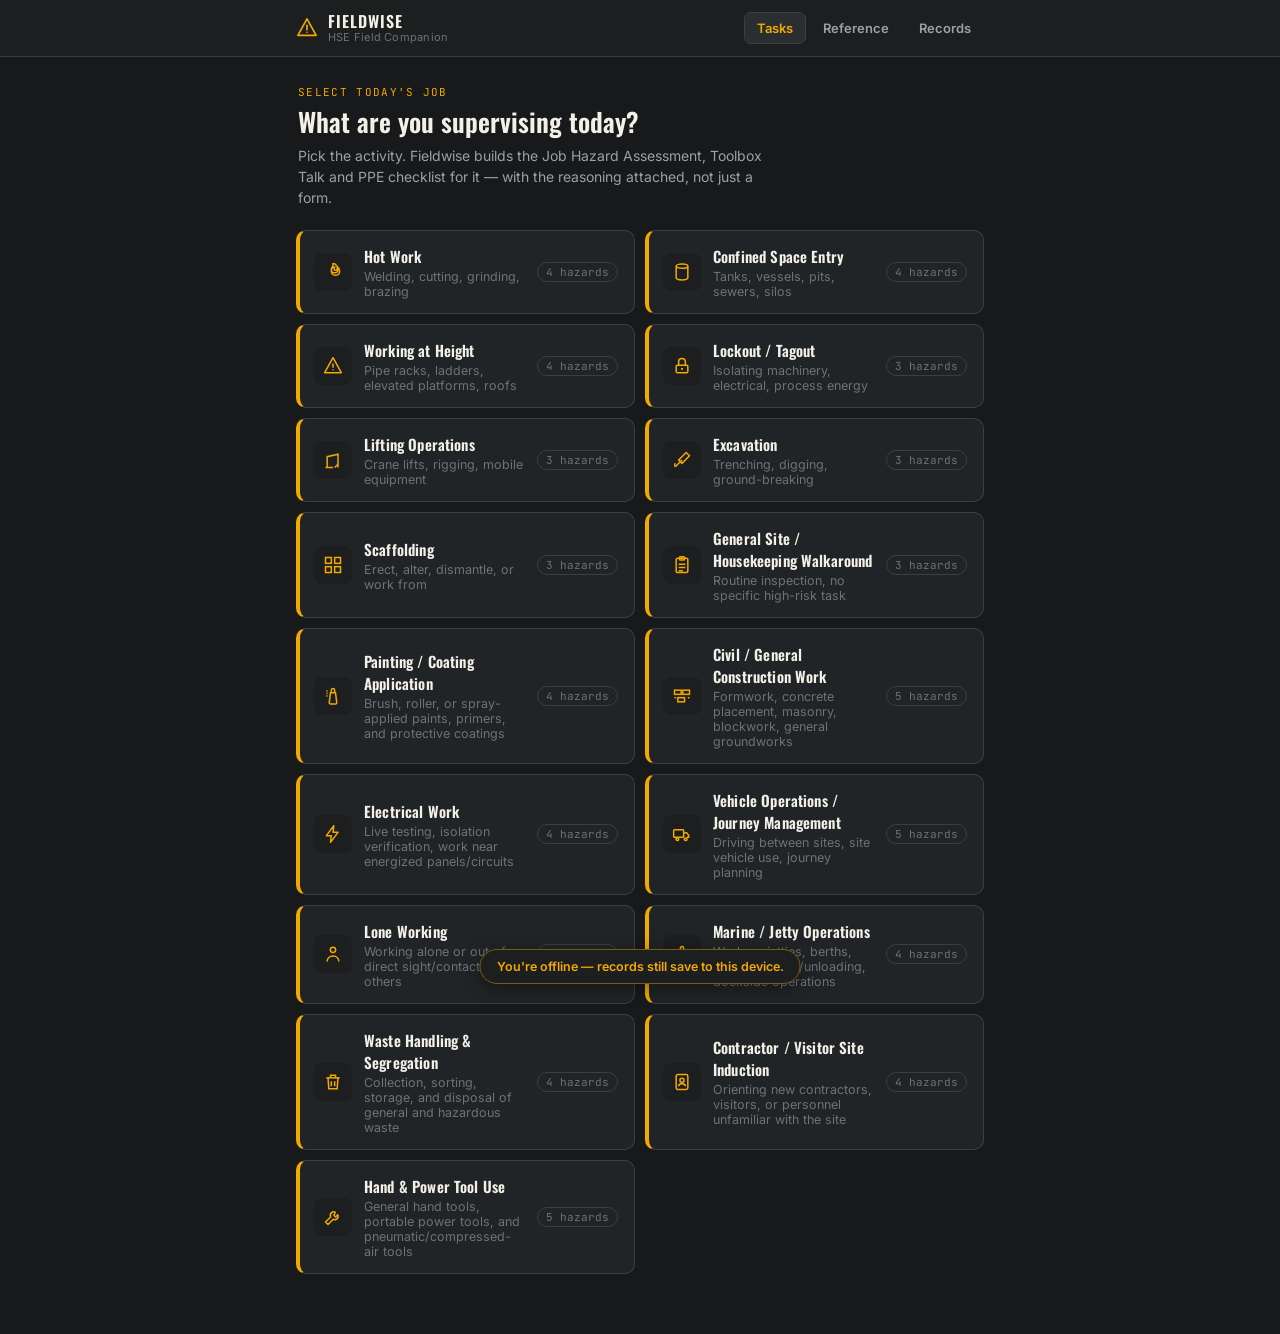
==== commit 746f63fb: "addition of more references" ====
--- a/index.html
+++ b/index.html
@@ -222,6 +222,7 @@
         <button class="tab" data-reftab="ema">Environmental (EMA)</button>
         <button class="tab" data-reftab="weather">Weather &amp; Heat</button>
         <button class="tab" data-reftab="incident">Incident Investigation</button>
+        <button class="tab" data-reftab="barricades">Barricades &amp; Signage</button>
       </div>
 
       <div class="tabpanel active" id="refpanel-ppe"></div>
@@ -231,6 +232,7 @@
       <div class="tabpanel" id="refpanel-ema"></div>
       <div class="tabpanel" id="refpanel-weather"></div>
       <div class="tabpanel" id="refpanel-incident"></div>
+      <div class="tabpanel" id="refpanel-barricades"></div>
     </section>
 
   </main>
--- a/styles.css
+++ b/styles.css
@@ -469,6 +469,20 @@
   border-top: 1px solid var(--line);
 }
 
+.tape-row {
+  display: flex;
+  align-items: center;
+  gap: 10px;
+  margin-bottom: 6px;
+}
+.tape-swatch {
+  flex: none;
+  width: 34px;
+  height: 22px;
+  border-radius: 4px;
+  border: 1px solid var(--line);
+}
+
 /* ==========================================================
    TOOLBOX TALK / CHECKLISTS
    ========================================================== */
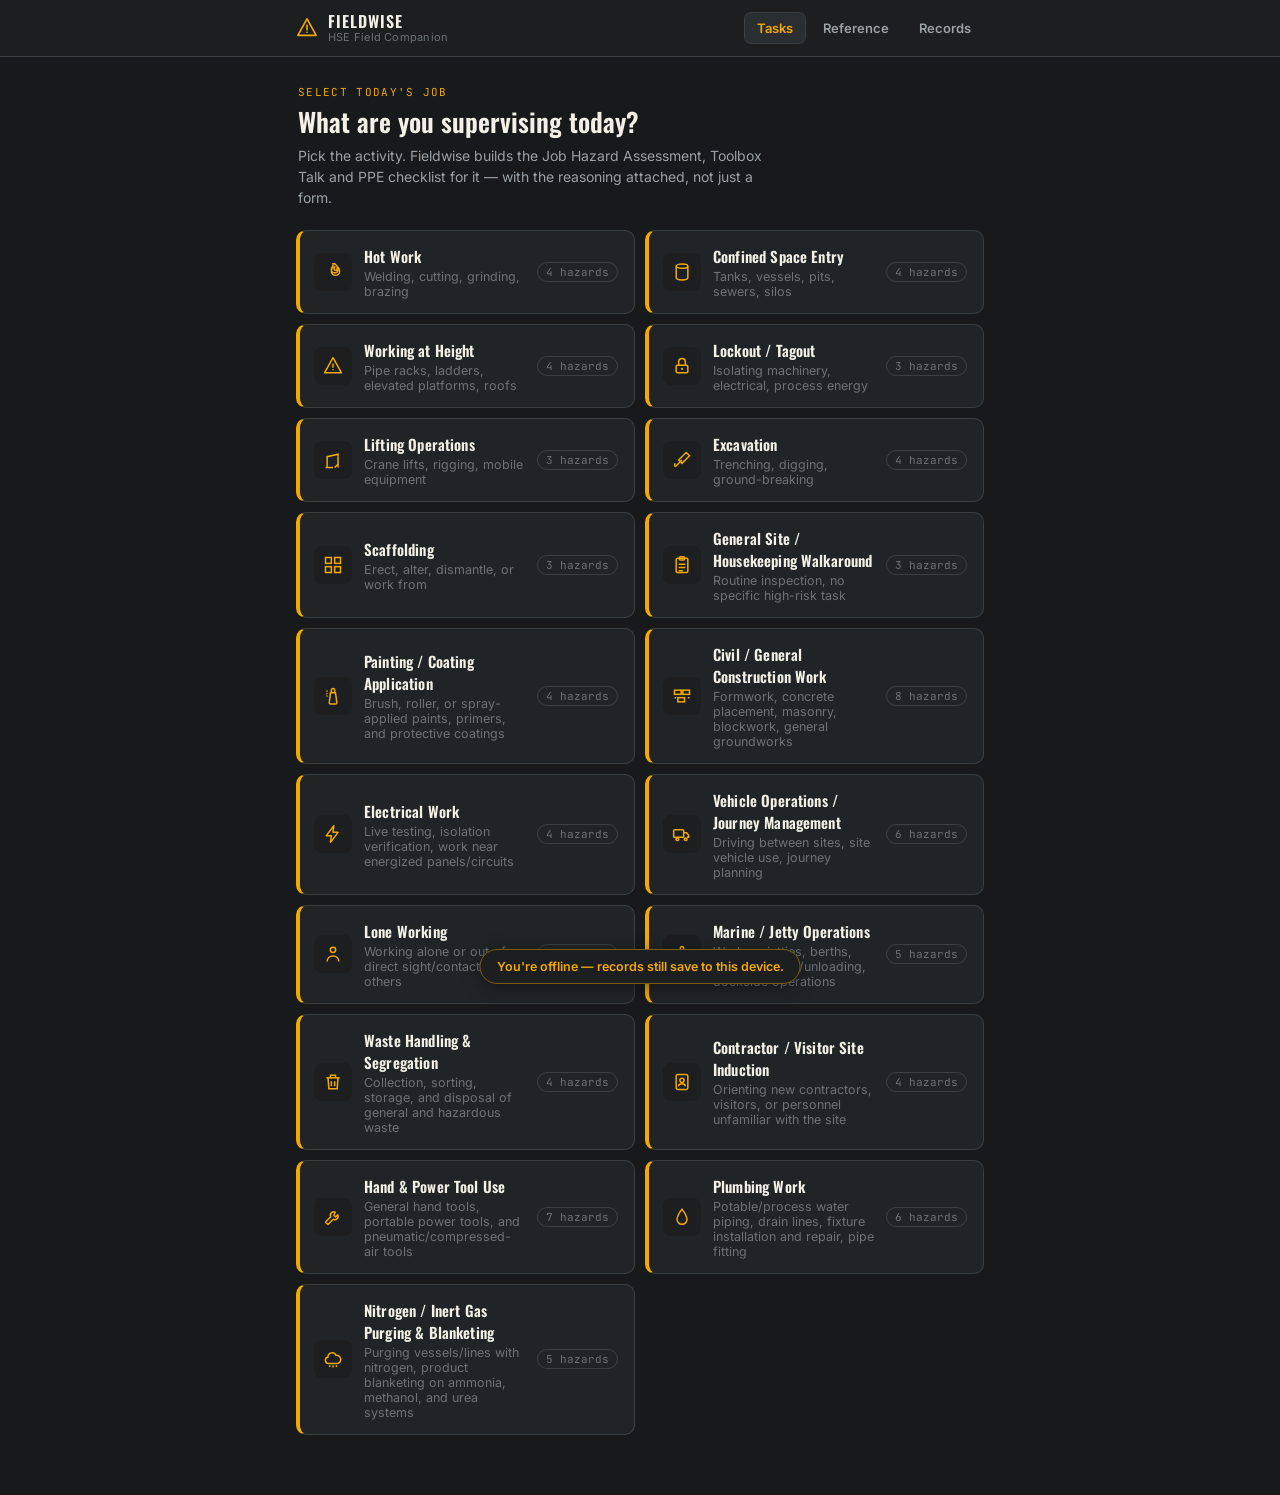
==== commit a1329262: "updates and bug fixes" ====
--- a/index.html
+++ b/index.html
@@ -107,6 +107,17 @@
         <button class="tab" data-recordstab="incidents">Incidents / Near-Miss</button>
       </div>
 
+      <div class="ref-card" id="backupCard">
+        <p class="ref-card-title">Backup &amp; Restore</p>
+        <p class="ref-card-desc">Records only live on this device. Export a backup file regularly and keep a copy somewhere safe (email it to yourself, save to a drive) — a lost phone or factory reset clears anything not backed up, for good.</p>
+        <div class="record-card-actions" style="margin-top:10px;">
+          <button type="button" class="mini-btn" id="exportBackupBtn">Export backup</button>
+          <button type="button" class="mini-btn" id="importBackupBtn">Import backup</button>
+          <input type="file" id="importBackupInput" accept="application/json,.json" style="display:none;" />
+        </div>
+        <p class="ref-footnote" id="backupStatus" style="margin-top:8px;"></p>
+      </div>
+
       <div class="tabpanel active" id="recordspanel-field">
         <input type="search" class="search-input" id="recordsSearch" placeholder="Search by task, site, or supervisor..." />
         <div id="recordsList" class="records-list"></div>
@@ -223,6 +234,8 @@
         <button class="tab" data-reftab="weather">Weather &amp; Heat</button>
         <button class="tab" data-reftab="incident">Incident Investigation</button>
         <button class="tab" data-reftab="barricades">Barricades &amp; Signage</button>
+        <button class="tab" data-reftab="ptw">Permit-to-Work</button>
+        <button class="tab" data-reftab="emergency">Emergency Response</button>
       </div>
 
       <div class="tabpanel active" id="refpanel-ppe"></div>
@@ -233,6 +246,8 @@
       <div class="tabpanel" id="refpanel-weather"></div>
       <div class="tabpanel" id="refpanel-incident"></div>
       <div class="tabpanel" id="refpanel-barricades"></div>
+      <div class="tabpanel" id="refpanel-ptw"></div>
+      <div class="tabpanel" id="refpanel-emergency"></div>
     </section>
 
   </main>
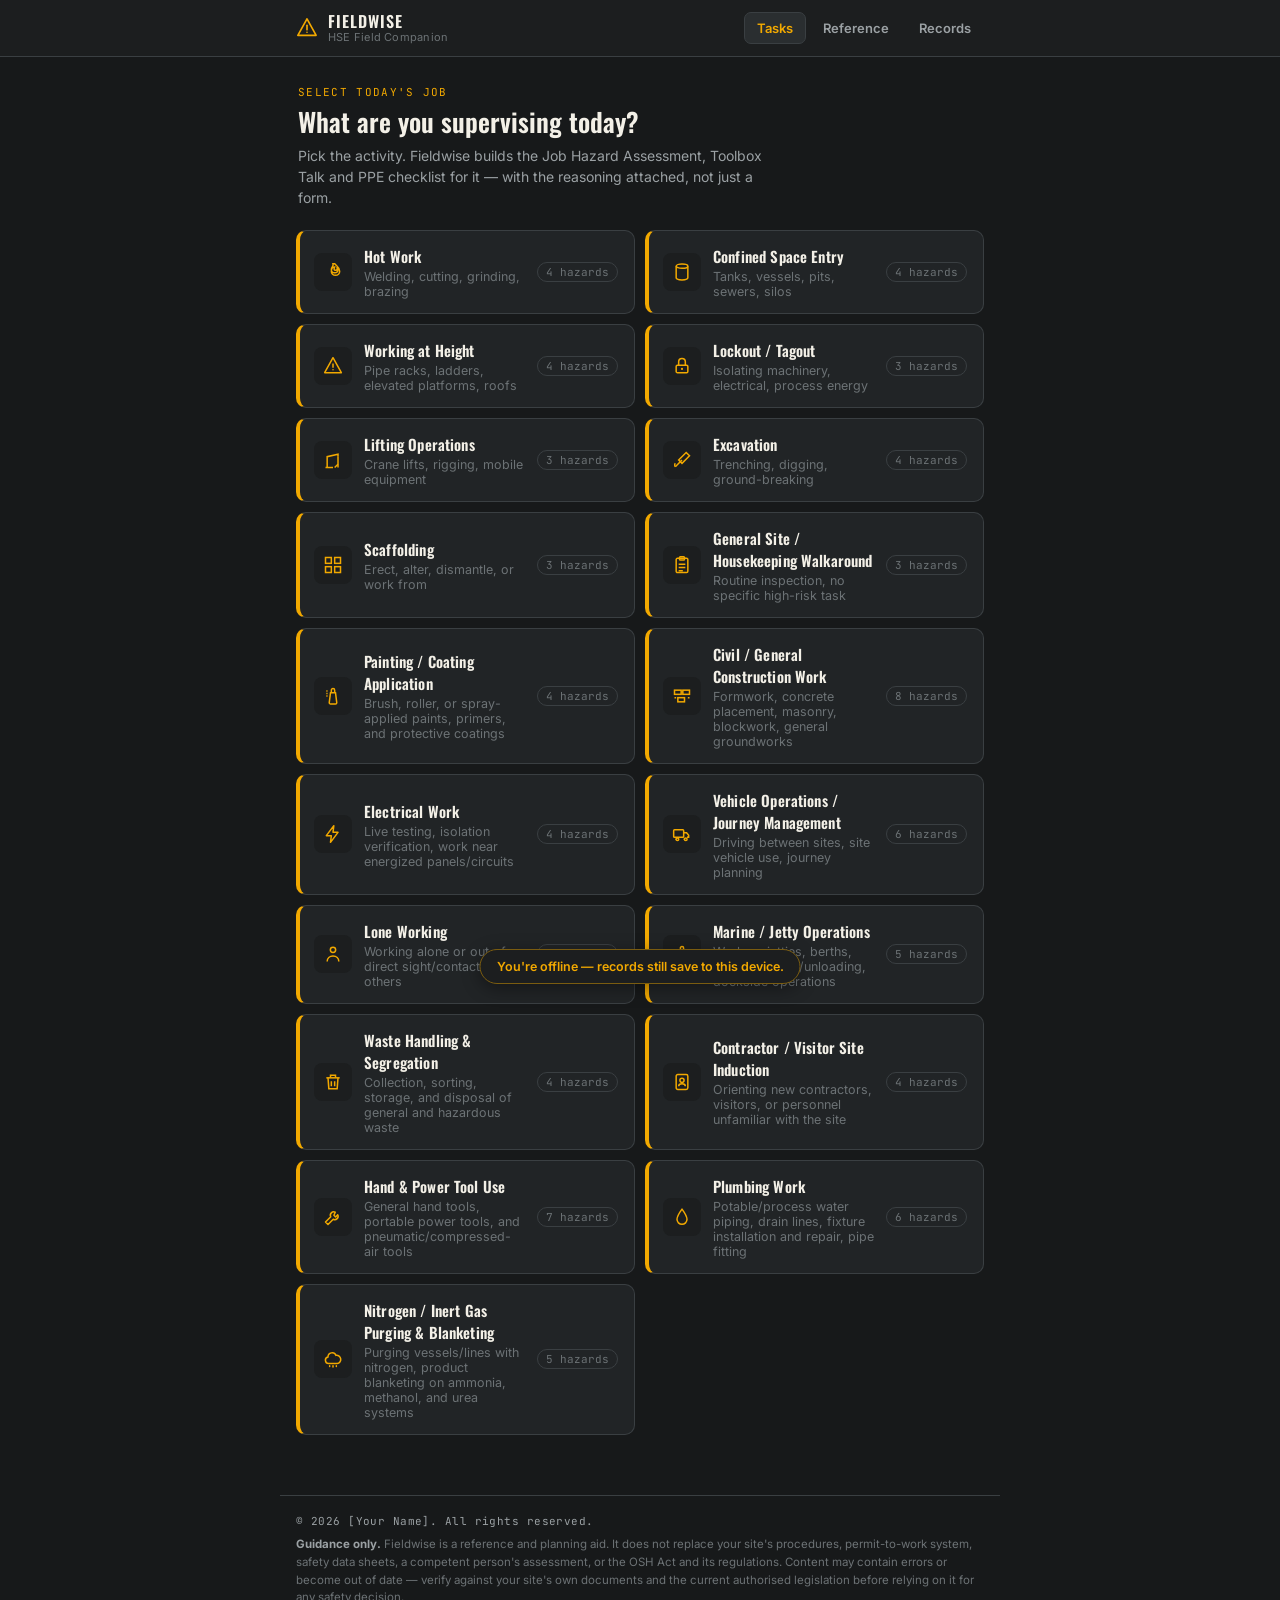
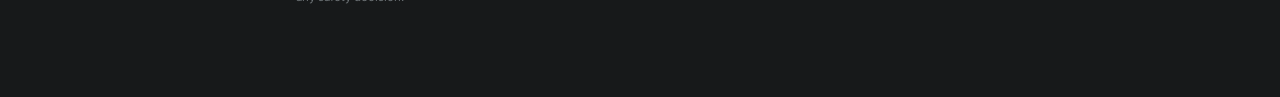
==== commit 887b5775: "added license and index updates" ====
--- a/index.html
+++ b/index.html
@@ -252,6 +252,11 @@
 
   </main>
 
+  <footer class="site-footer">
+    <p class="footer-copy">&copy; 2026 [Your Name]. All rights reserved.</p>
+    <p class="footer-disclaimer"><b>Guidance only.</b> Fieldwise is a reference and planning aid. It does not replace your site's procedures, permit-to-work system, safety data sheets, a competent person's assessment, or the OSH Act and its regulations. Content may contain errors or become out of date &mdash; verify against your site's own documents and the current authorised legislation before relying on it for any safety decision.</p>
+  </footer>
+
   <div class="offline-banner" id="offlineBanner">You're offline — records still save to this device.</div>
 </div>
 
--- a/styles.css
+++ b/styles.css
@@ -114,6 +114,30 @@
 .view.active { display: block; animation: fadeIn 0.18s ease; }
 @keyframes fadeIn { from { opacity: 0; } to { opacity: 1; } }
 
+/* ==========================================================
+   SITE FOOTER (copyright + guidance disclaimer)
+   ========================================================== */
+.site-footer {
+  max-width: 720px;
+  margin: 0 auto;
+  padding: 18px 16px 90px;
+  border-top: 1px solid var(--line);
+}
+.footer-copy {
+  font-family: var(--font-mono);
+  font-size: 11px;
+  letter-spacing: 0.04em;
+  color: var(--text-mute);
+  margin: 0 0 8px;
+}
+.footer-disclaimer {
+  font-size: 11.5px;
+  line-height: 1.55;
+  color: var(--text-faint);
+  margin: 0;
+}
+.footer-disclaimer b { color: var(--text-mute); }
+
 .hero { padding: 8px 2px 22px; }
 .hero-compact { padding-bottom: 14px; }
 
@@ -623,7 +647,7 @@
 
   body { background: #fff !important; color: #17191A !important; }
 
-  .topbar, .backlink, .tabs, .offline-banner,
+  .topbar, .backlink, .tabs, .offline-banner, .site-footer,
   .navbtn, .record-meta, .action-row, .save-hint,
   .task-grid, .hero { display: none !important; }
 
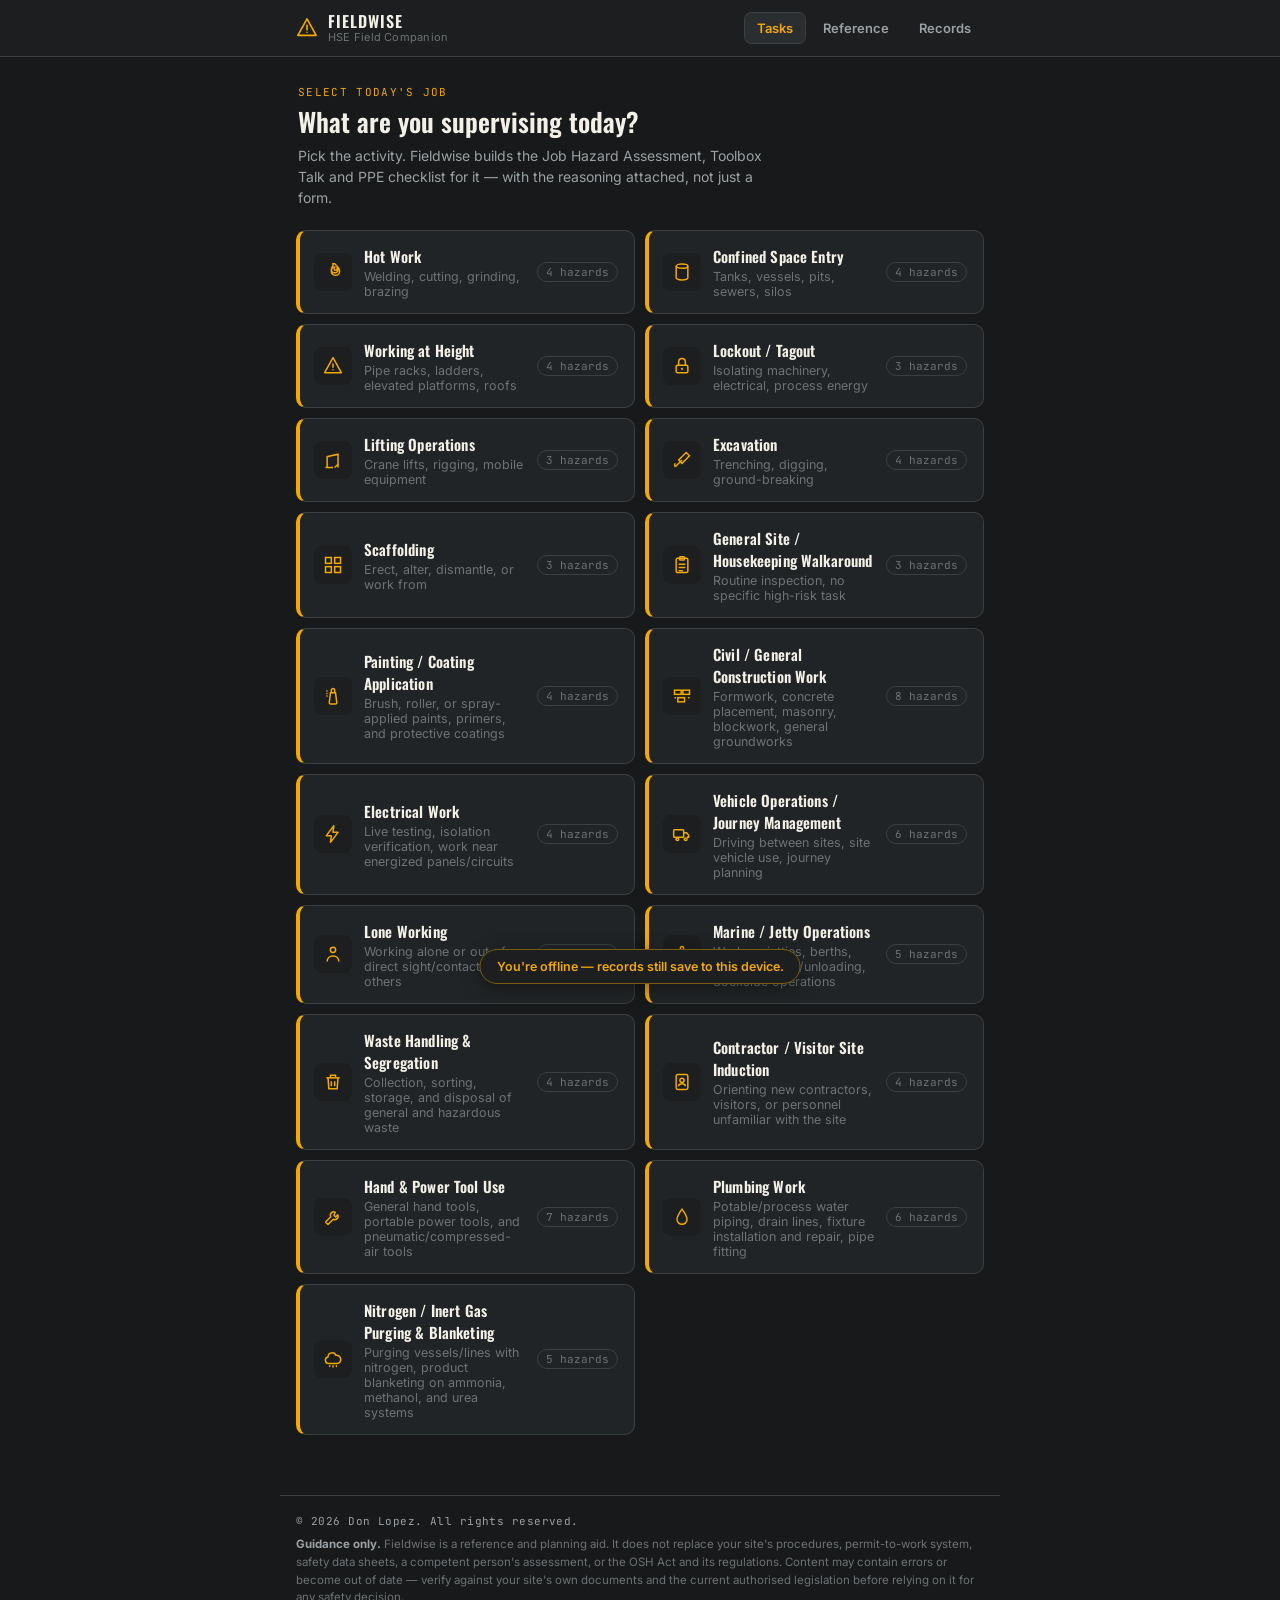
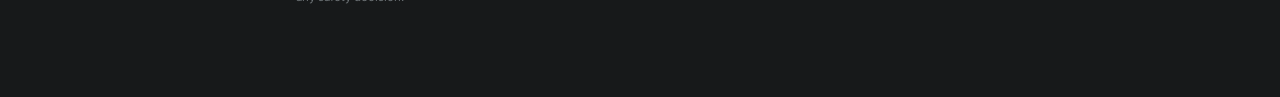
==== commit 61733507: "update index" ====
--- a/index.html
+++ b/index.html
@@ -253,7 +253,7 @@
   </main>
 
   <footer class="site-footer">
-    <p class="footer-copy">&copy; 2026 [Your Name]. All rights reserved.</p>
+    <p class="footer-copy">&copy; 2026 Don Lopez. All rights reserved.</p>
     <p class="footer-disclaimer"><b>Guidance only.</b> Fieldwise is a reference and planning aid. It does not replace your site's procedures, permit-to-work system, safety data sheets, a competent person's assessment, or the OSH Act and its regulations. Content may contain errors or become out of date &mdash; verify against your site's own documents and the current authorised legislation before relying on it for any safety decision.</p>
   </footer>
 
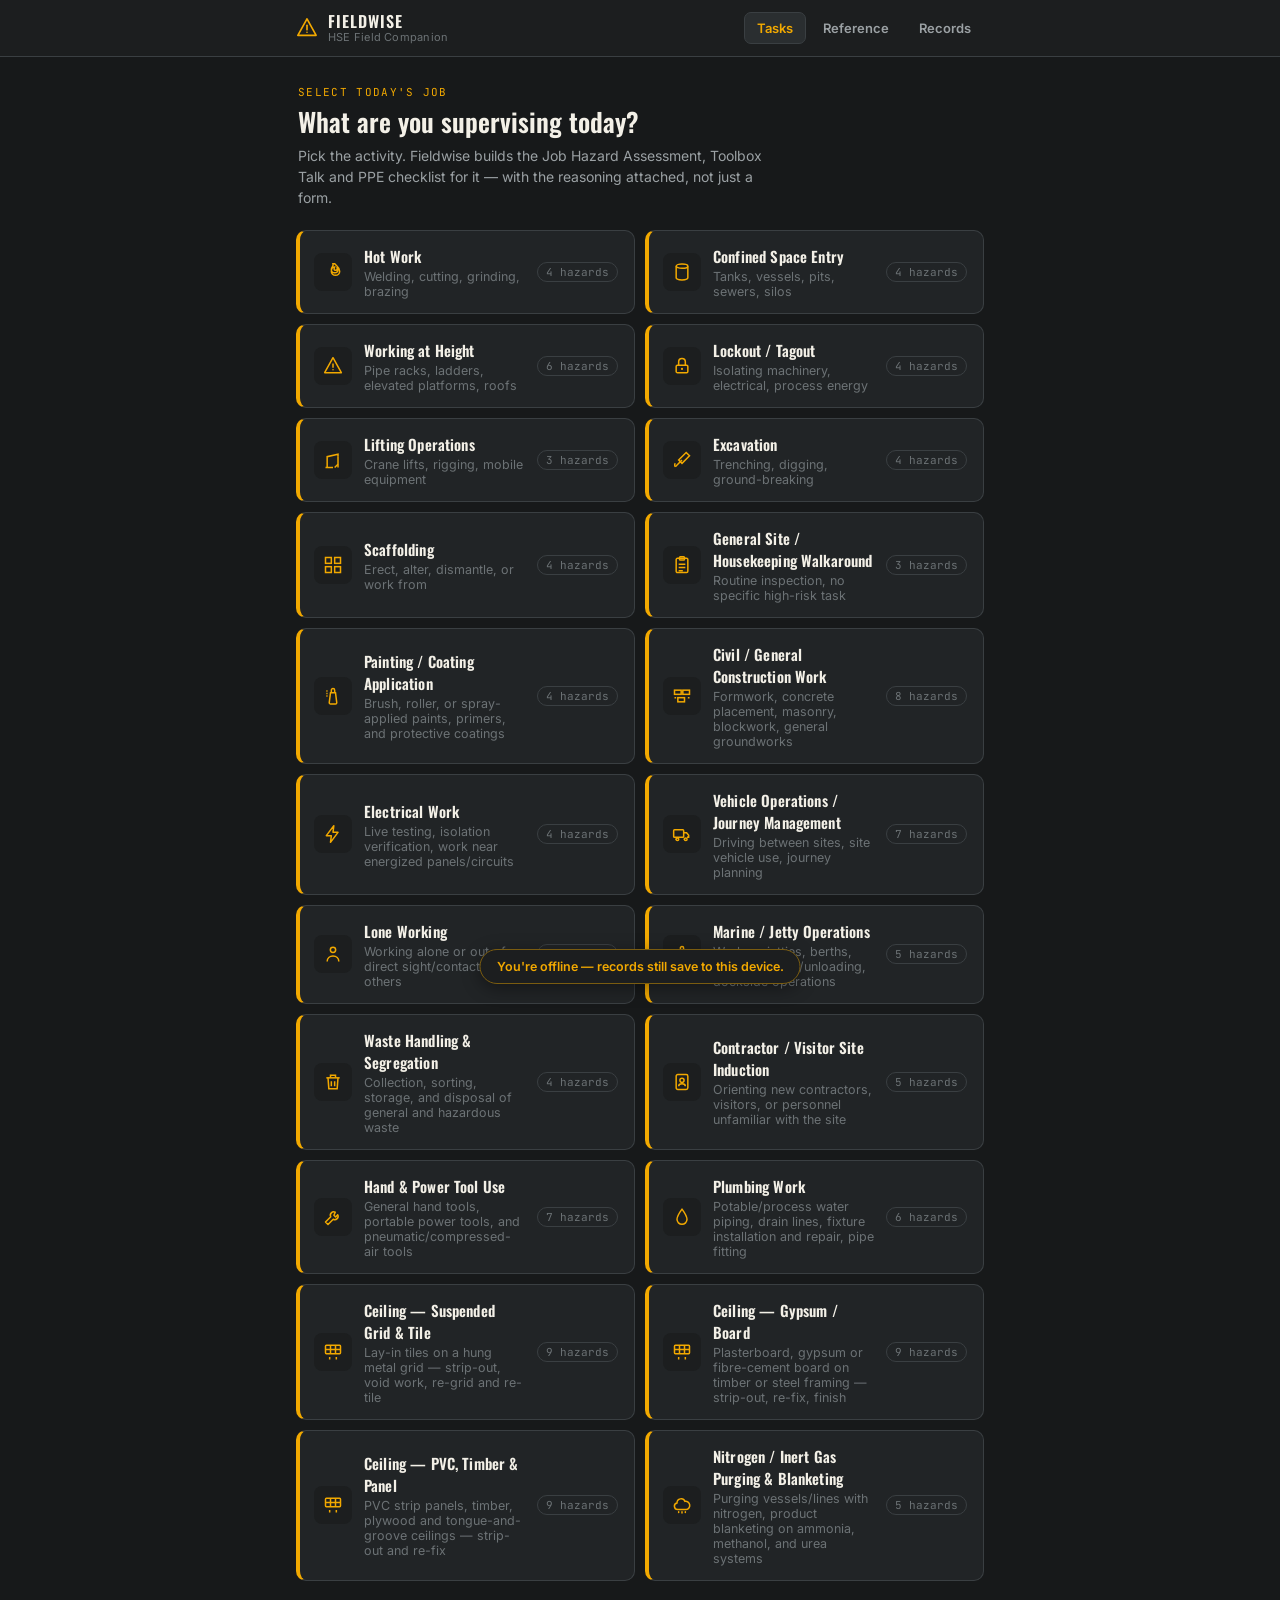
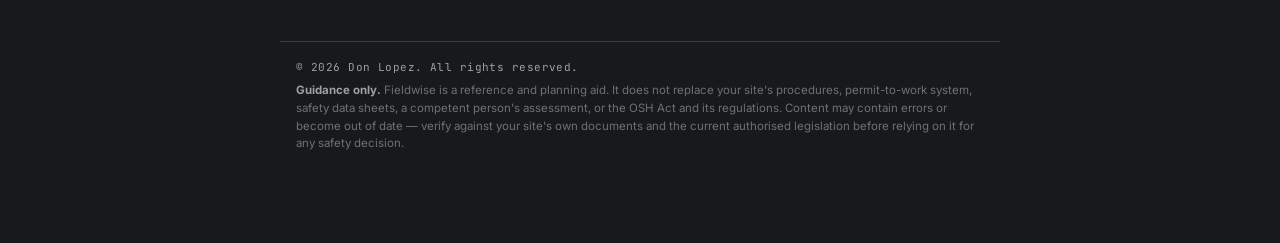
==== commit d8242350: "updating of roofing, added hazards" ====
--- a/index.html
+++ b/index.html
@@ -128,7 +128,7 @@
         <button class="btn-primary" id="newIncidentBtn" type="button">+ Report Incident / Near-Miss</button>
         <input type="search" class="search-input" id="incidentsSearch" placeholder="Search by site, type, or description..." />
         <div id="incidentsList" class="records-list"></div>
-        <p class="empty-state" id="incidentsEmpty">No incident or near-miss reports yet. This is separate from your task JHAs — use it any time, whether or not the event maps to one of the 16 tasks.</p>
+        <p class="empty-state" id="incidentsEmpty">No incident or near-miss reports yet. This is separate from your task JHAs — use it any time, whether or not the event maps to one of the task cards.</p>
       </div>
     </section>
 
@@ -236,6 +236,7 @@
         <button class="tab" data-reftab="barricades">Barricades &amp; Signage</button>
         <button class="tab" data-reftab="ptw">Permit-to-Work</button>
         <button class="tab" data-reftab="emergency">Emergency Response</button>
+        <button class="tab" data-reftab="lifting">Lifting Colour Code</button>
       </div>
 
       <div class="tabpanel active" id="refpanel-ppe"></div>
@@ -248,6 +249,7 @@
       <div class="tabpanel" id="refpanel-barricades"></div>
       <div class="tabpanel" id="refpanel-ptw"></div>
       <div class="tabpanel" id="refpanel-emergency"></div>
+      <div class="tabpanel" id="refpanel-lifting"></div>
     </section>
 
   </main>
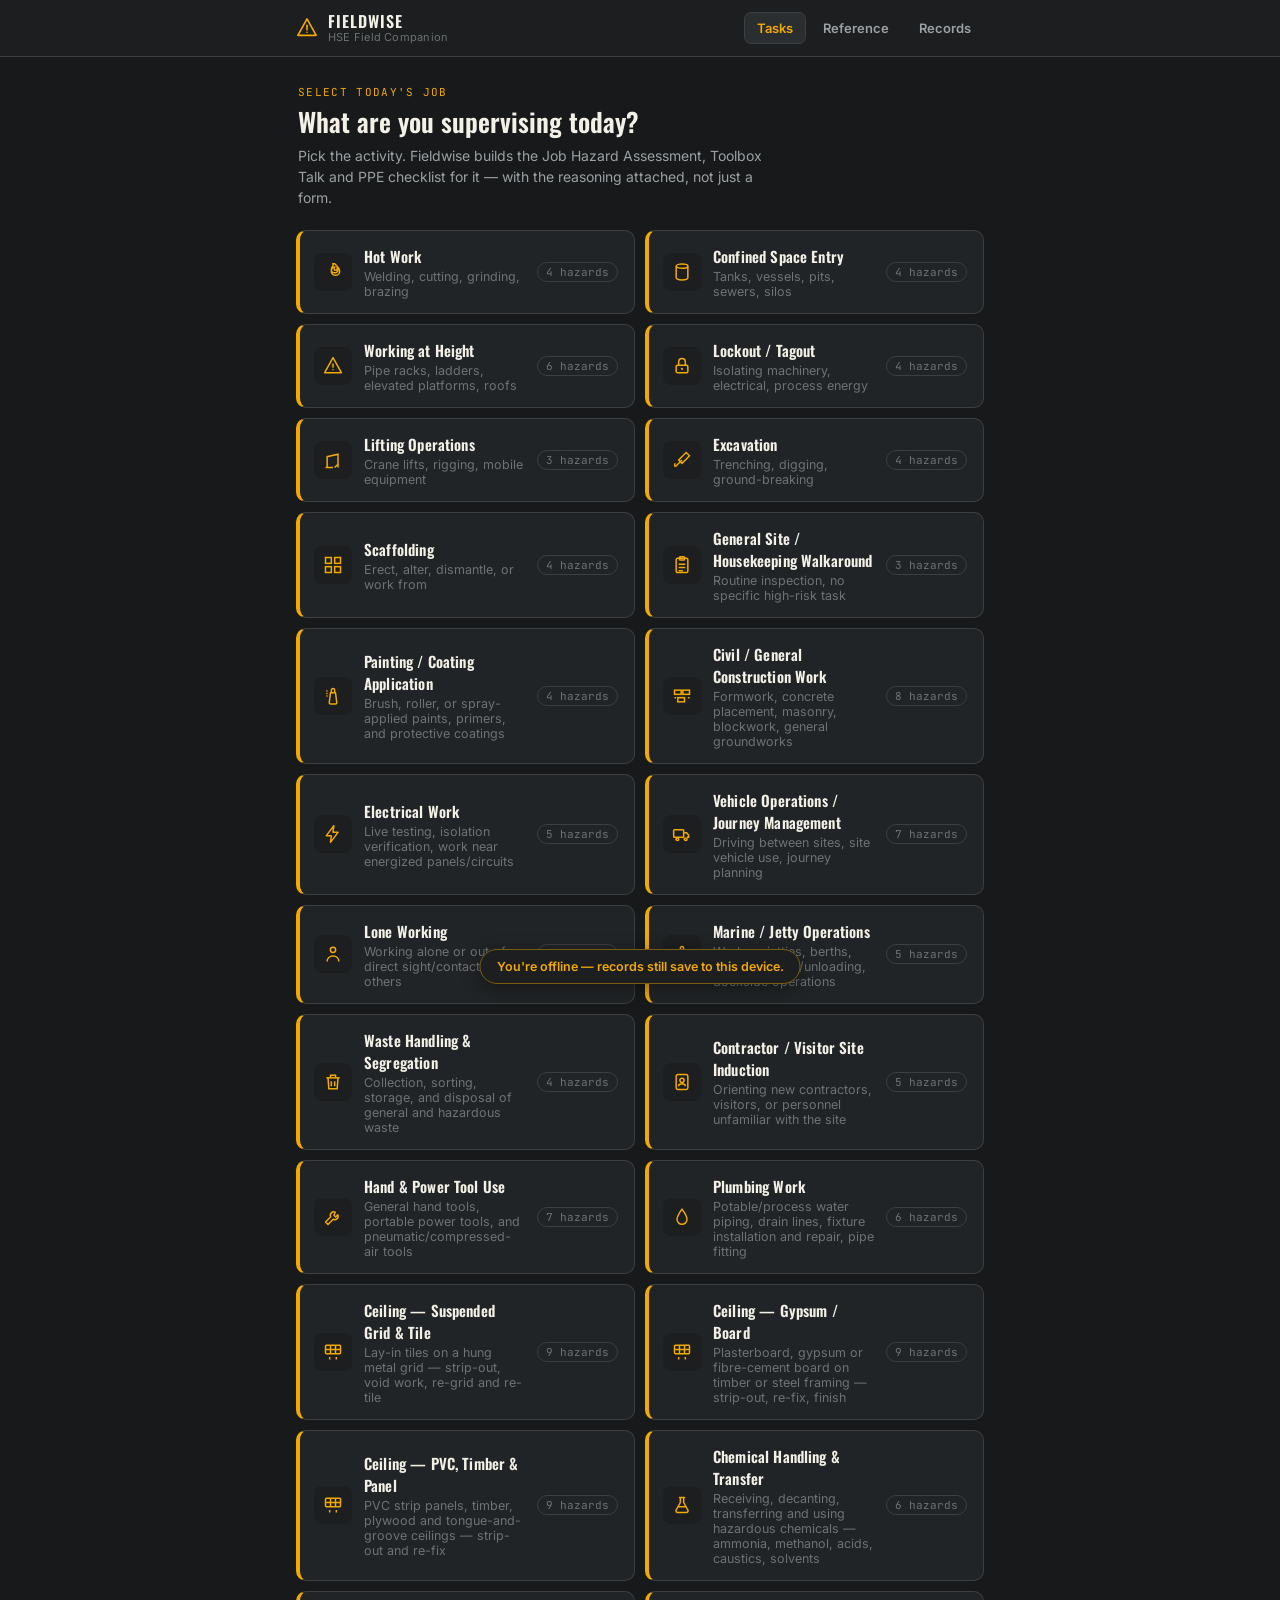
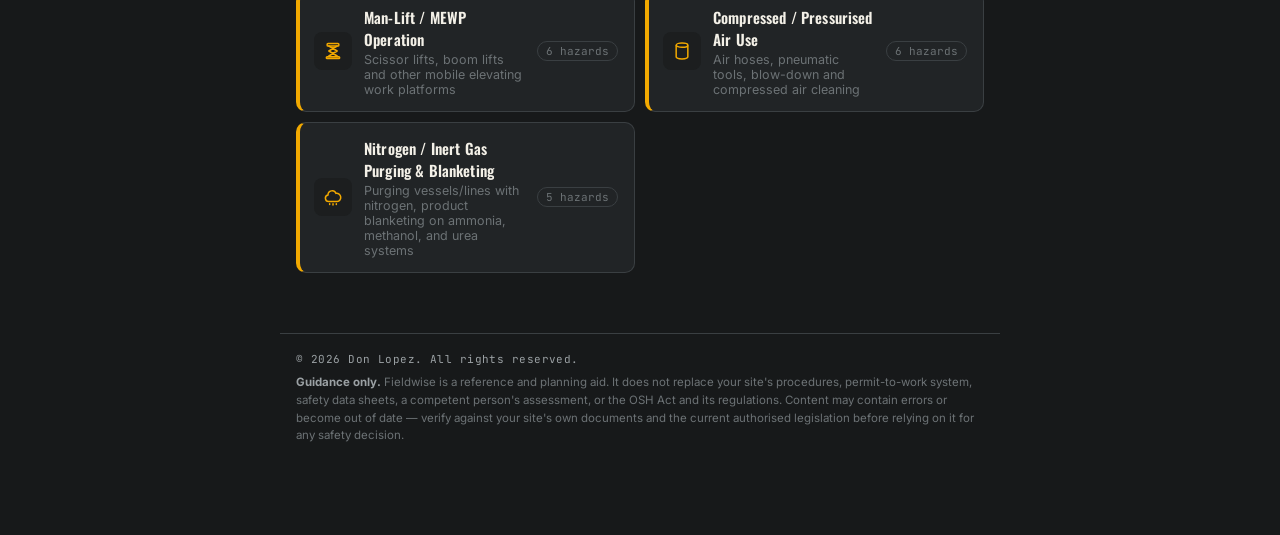
==== commit 1e6e7abe: "additional task data added, job list added" ====
--- a/index.html
+++ b/index.html
@@ -83,6 +83,10 @@
           <input type="text" id="fieldSupervisor" placeholder="Name" />
         </label>
         <label class="field">
+          <span>Safe work permit / WO no.</span>
+          <input type="text" id="fieldPermit" placeholder="Permit or work order number (optional)" />
+        </label>
+        <label class="field">
           <span>Date</span>
           <input type="date" id="fieldDate" />
         </label>
--- a/styles.css
+++ b/styles.css
@@ -1029,3 +1029,19 @@
     margin-top: 3px;
   }
 }
+
+
+/* ---------- Safe Work Permit (CSWP-style) card ---------- */
+.cswp-card .ref-card-title { margin-top: 14px; }
+.cswp-card .ref-card-title:first-of-type { margin-top: 6px; }
+.cswp-legend { font-size: 12px; color: var(--text-faint); margin: 0 0 4px; line-height: 1.5; }
+.cswp-row { display: flex; flex-wrap: wrap; gap: 6px; margin: 8px 0 4px; }
+.cswp-sub { font-size: 11px; letter-spacing: 0.06em; text-transform: uppercase; color: var(--text-faint); margin: 10px 0 2px; }
+.cswp-consider { margin: 4px 0 4px 18px; padding: 0; font-size: 13px; line-height: 1.5; }
+.cswp-consider li { margin: 2px 0; }
+.cswp-none { font-size: 13px; color: var(--text-faint); margin: 6px 0 2px; }
+.cswp-other { font-size: 13px; line-height: 1.5; margin: 10px 0 4px; }
+.cswp-foot { font-size: 12px; color: var(--text-faint); margin: 12px 0 0; line-height: 1.5; }
+@media print {
+  .cswp-legend, .cswp-sub, .cswp-none, .cswp-foot { color: #444 !important; }
+}
